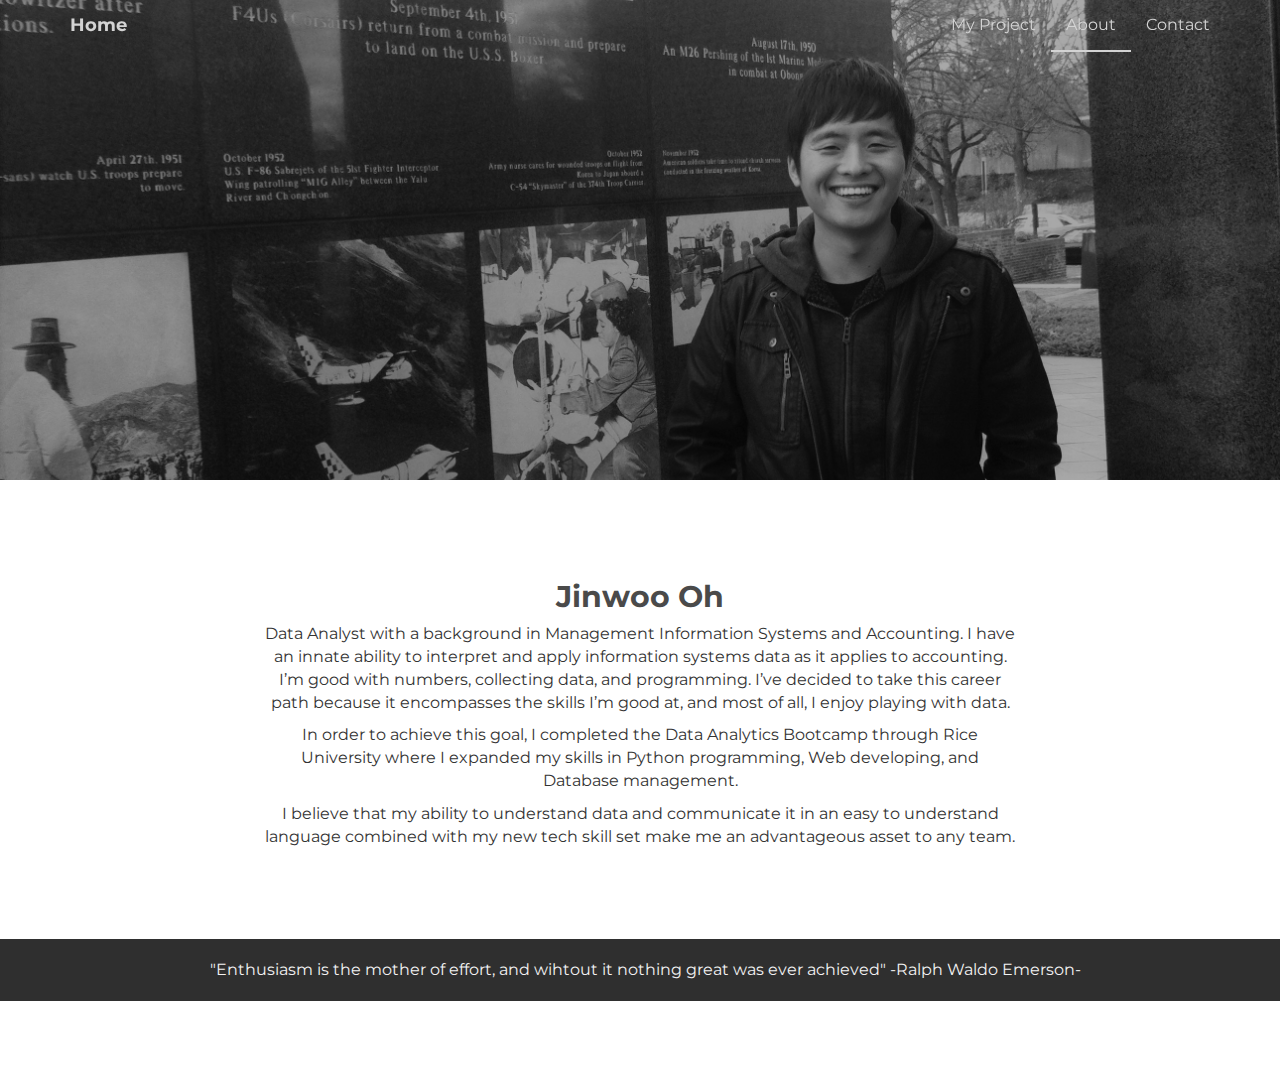
==== about.html @ cf9d24c2 "adding files" ====
<!DOCTYPE html>
<html lang="en">
  <head>
    <meta charset="utf-8">
    <meta http-equiv="X-UA-Compatible" content="IE=edge">
    <meta name="viewport" content="width=device-width, initial-scale=1">
    <meta name="description" content="">
    <meta name="author" content="">
    <link rel="shortcut icon" href="assets/ico/favicon.ico">

    <title>INSTANT - Bootstrap Theme</title>

    <!-- Bootstrap core CSS -->
    <link href="assets/css/bootstrap.css" rel="stylesheet">

    <!-- Custom styles for this template -->
    <link href="assets/css/style.css" rel="stylesheet">
    <link href="assets/css/font-awesome.min.css" rel="stylesheet">

    <!-- Just for debugging purposes. Don't actually copy this line! -->
    <!--[if lt IE 9]><script src="../../assets/js/ie8-responsive-file-warning.js"></script><![endif]-->

    <!-- HTML5 shim and Respond.js IE8 support of HTML5 elements and media queries -->
    <!--[if lt IE 9]>
      <script src="https://oss.maxcdn.com/libs/html5shiv/3.7.0/html5shiv.js"></script>
      <script src="https://oss.maxcdn.com/libs/respond.js/1.4.2/respond.min.js"></script>
    <![endif]-->
  </head>

  <body>

    <!-- Static navbar -->
    <div class="navbar navbar-default navbar-fixed-top" role="navigation">
      <div class="container">
        <div class="navbar-header">
          <button type="button" class="navbar-toggle" data-toggle="collapse" data-target=".navbar-collapse">
            <span class="sr-only">Toggle navigation</span>
            <span class="icon-bar"></span>
            <span class="icon-bar"></span>
            <span class="icon-bar"></span>
          </button>
          <a class="navbar-brand" href="index.html">Home</a>
        </div>
        <div class="navbar-collapse collapse">
          <ul class="nav navbar-nav navbar-right">
            <li><a href="index.html#works">My Project</a></li>
            <li class="active"><a href="about.html">About</a></li>
            <li><a href="index.html#works">Contact</a></li>
          </ul>
        </div><!--/.nav-collapse -->
      </div>
    </div>


	<div id="aboutwrap">
	    <div class="container">
			<div class="row">
				<div class="col-lg-6 col-lg-offset-3">
				</div>
			</div><! --/row -->
	    </div> <!-- /container -->
	</div><! --/aboutwrap -->
	
	<div class="container">
		<div class="row centered mt mb">
			<div class="col-lg-8 col-lg-offset-2">
				<h2>Jinwoo Oh</h2>
				<p>Data Analyst with a background in Management Information Systems and Accounting. I have an innate ability to interpret and apply information systems data as it applies to accounting. I’m good with numbers, collecting data, and programming. I’ve decided to take this career path because it encompasses the skills I’m good at, and most of all, I enjoy playing with data.</p>
				<p>In order to achieve this goal, I completed the Data Analytics Bootcamp through Rice University where I expanded my skills in Python programming, Web developing, and Database management.</p>
				<p>I believe that my ability to understand data and communicate it in an easy to understand language combined with my new tech skill set make me an advantageous asset to any team.</p>
			</div>

		</div><! --/row -->
	</div><! --/container -->
	

	<div id="footerwrap">
			<div class="row centered">
				<div class="fnav">
					<p>"Enthusiasm is the mother of effort, and wihtout it nothing great was ever achieved" -Ralph Waldo Emerson-</p>
				</div>
			</div>
	</div><! --/footerwrap -->

	


    <!-- Bootstrap core JavaScript
    ================================================== -->
    <!-- Placed at the end of the document so the pages load faster -->
    <script src="https://ajax.googleapis.com/ajax/libs/jquery/1.11.0/jquery.min.js"></script>
    <script src="assets/js/bootstrap.min.js"></script>
  </body>
</html>
---- assets/css/style.css ----
/*
 * Author: Carlos Alvarez
 * URL: http://Alvarez.is
 *
 * Project Name: NYC Design
 * Version: 1.0
 * Date: 04-20-2014
 * URL: 
 */


/* ==========================================================================
   Base Styles, Bootstrap Modifications & Fonts Import
   ========================================================================== */

@import url(http://fonts.googleapis.com/css?family=Montserrat:400,700);


::-moz-selection {
    background: #f2c2c9;
    color: #a4003a;
    text-shadow: none;
}

::selection {
    background: #16a085;
    color: #a4003a;
    text-shadow: none;
}

/*
 * A better looking default horizontal rule
 */

 hr {
    display: block;
    height: 1px;
    border: 0;
    border-top: 1px solid #ccc;
    margin: 1em 0;
    padding: 0;
}

.centered {
	text-align: center
}

.mt {
	margin-top: 80px;
}

.mb {
	margin-bottom: 80px;
}

/* ==========================================================================
   General styles
   ========================================================================== */


body {
    font-family: 'Montserrat', sans-serif;
    font-weight: 400;
    font-size: 16px;

    -webkit-font-smoothing: antialiased;
    -webkit-overflow-scrolling: touch;
}

h1, h2, h3, h4, h5, h6 {
	font-weight: 700;
    color: #4a4a4a;
}


.navbar-brand {
	font-weight: 700;
}

.navbar-default .navbar-brand {
	color: lightgray;
}

.navbar-default {
	background-color: transparent;
	border-color: transparent;
}

.navbar-default .navbar-nav > .active > a, .navbar-default .navbar-nav > .active > a:hover, .navbar-default .navbar-nav > .active > a:focus {
	color: lightgray;
	background-color: transparent;
	border-bottom: 2px solid lightgray
}

.navbar-default .navbar-nav > li > a {
	color: lightgray;
}

/* ==========================================================================
   Wrap Sections
   ========================================================================== */

#headerwrap {
	background: url(../img/back.jpg) no-repeat center top;
	margin-top: -70px;
	padding-top: 250px;
	text-align:center;
	background-attachment: relative;
	background-position: center center;
	min-height: 650px;
	width: 100%;
	
    -webkit-background-size: 100%;
    -moz-background-size: 100%;
    -o-background-size: 100%;
    background-size: 100%;

    -webkit-background-size: cover;
    -moz-background-size: cover;
    -o-background-size: cover;
    background-size: cover;
}

#headerwrap h1 {
	color:#ffffff;
	padding-top: 10px;
	padding-bottom: 20px;
	letter-spacing: 4px;
	font-size: 80px;
	font-weight: bold;
}

#headerwrap h4 {
	font-weight: 400;
	color: #ffffff
}

 .social {
	margin: 24px 0;
	padding: 0;
	font-size: 30px;
	text-shadow: 0px 1px 2px rgba(0, 0, 0, .8);
 }
 .social li {
	display: inline-block;
	margin: 0 15px;
	padding: 0;	
 }
 .social li a { color: #fff; }
 .social li a:hover { color: #11ABB0; }

#footerwrap {
	padding-top: 20px;
	padding-bottom: 10px;
	background-color: #2f2f2f;
}

#footerwrap p {
	color: #f2f2f2;
	margin-left: 10px;
}

#workwrap {	
	background: url(../img/work.jpg) no-repeat center top;
	margin-top: -70px;
	padding-top: 250px;
	text-align:center;
	background-attachment: relative;
	background-position: center center;
	min-height: 650px;
	width: 100%;
	
    -webkit-background-size: 100%;
    -moz-background-size: 100%;
    -o-background-size: 100%;
    background-size: 100%;

    -webkit-background-size: cover;
    -moz-background-size: cover;
    -o-background-size: cover;
    background-size: cover;
}

#workwrap h1 {
	color:#ffffff;
	padding-top: 10px;
	padding-bottom: 20px;
	letter-spacing: 4px;
	font-size: 80px;
	font-weight: bold;
}

#workwrap h4 {
	font-weight: 400;
	color: #ffffff
}

#aboutwrap {	
	background: url(../img/about.jpg) no-repeat center top;
	margin-top: -70px;
	padding-top: 250px;
	text-align:center;
	background-attachment: relative;
	background-position: center center;
	height: 550px;
	width: 100%;
	
    -webkit-background-size: 100%;
    -moz-background-size: 100%;
    -o-background-size: 100%;
    background-size: 100%;

    -webkit-background-size: cover;
    -moz-background-size: cover;
    -o-background-size: cover;
    background-size: cover;
}




/* Gallery */
.gallery {
	margin-top: 30px;
}

.gallery img:hover {
	opacity: 0.4;
}
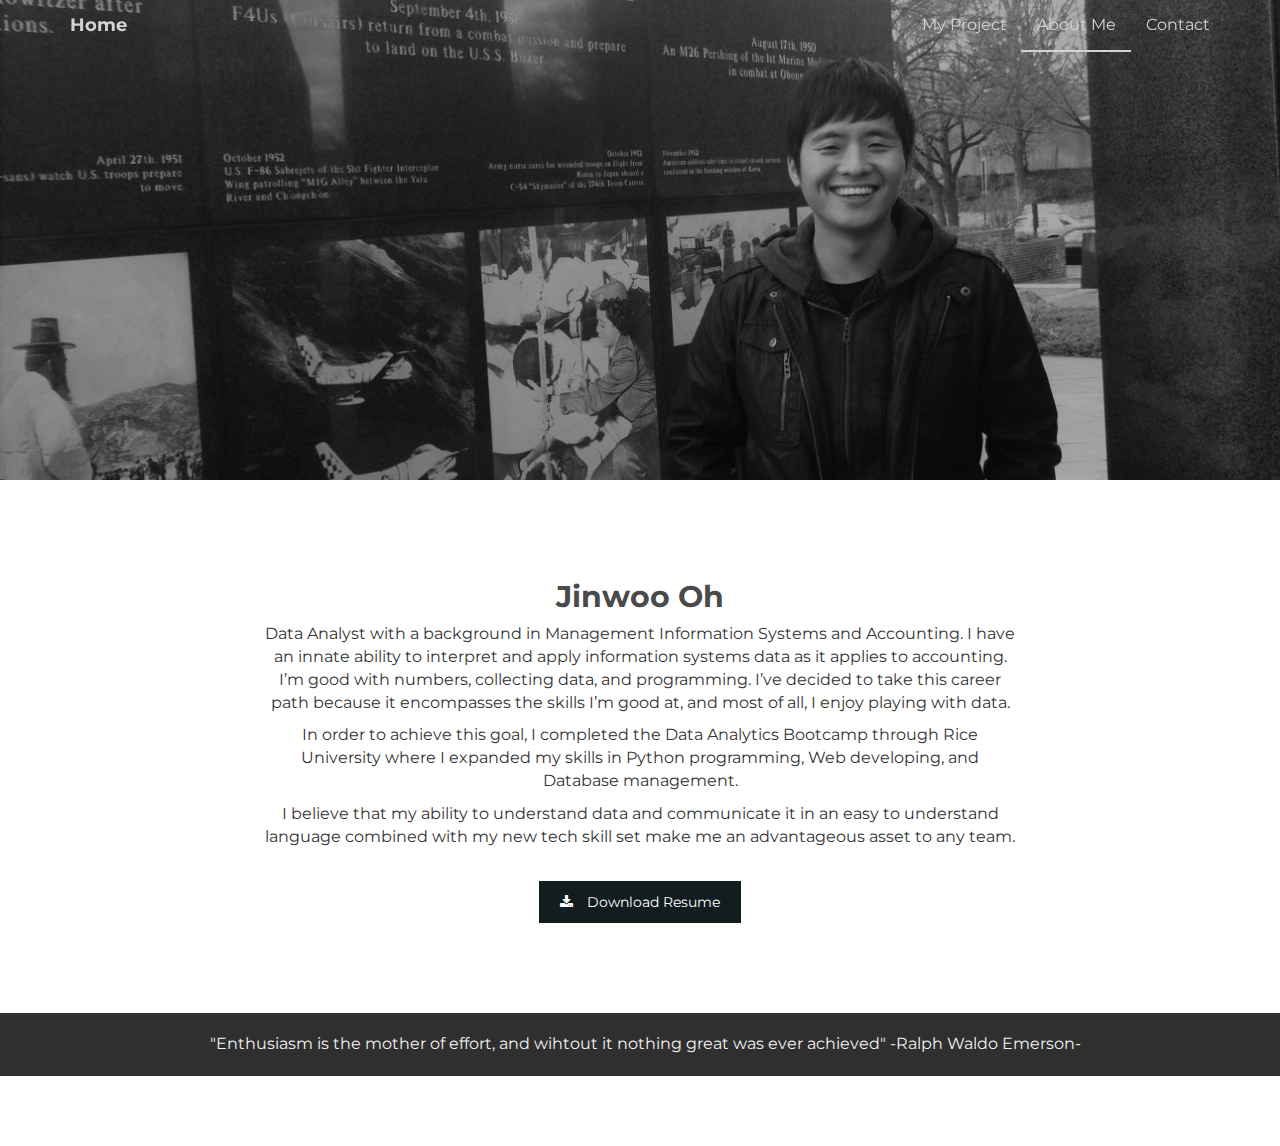
==== commit 4945732c: "adding more projects" ====
--- a/about.html
+++ b/about.html
@@ -8,7 +8,7 @@
     <meta name="author" content="">
     <link rel="shortcut icon" href="assets/ico/favicon.ico">
 
-    <title>INSTANT - Bootstrap Theme</title>
+    <title>My Portpolio</title>
 
     <!-- Bootstrap core CSS -->
     <link href="assets/css/bootstrap.css" rel="stylesheet">
@@ -17,14 +17,6 @@
     <link href="assets/css/style.css" rel="stylesheet">
     <link href="assets/css/font-awesome.min.css" rel="stylesheet">
 
-    <!-- Just for debugging purposes. Don't actually copy this line! -->
-    <!--[if lt IE 9]><script src="../../assets/js/ie8-responsive-file-warning.js"></script><![endif]-->
-
-    <!-- HTML5 shim and Respond.js IE8 support of HTML5 elements and media queries -->
-    <!--[if lt IE 9]>
-      <script src="https://oss.maxcdn.com/libs/html5shiv/3.7.0/html5shiv.js"></script>
-      <script src="https://oss.maxcdn.com/libs/respond.js/1.4.2/respond.min.js"></script>
-    <![endif]-->
   </head>
 
   <body>
@@ -44,8 +36,8 @@
         <div class="navbar-collapse collapse">
           <ul class="nav navbar-nav navbar-right">
             <li><a href="index.html#works">My Project</a></li>
-            <li class="active"><a href="about.html">About</a></li>
-            <li><a href="index.html#works">Contact</a></li>
+            <li class="active"><a href="about.html">About Me</a></li>
+            <li><a href="contact.html">Contact</a></li>
           </ul>
         </div><!--/.nav-collapse -->
       </div>
@@ -67,9 +59,10 @@
 				<h2>Jinwoo Oh</h2>
 				<p>Data Analyst with a background in Management Information Systems and Accounting. I have an innate ability to interpret and apply information systems data as it applies to accounting. I’m good with numbers, collecting data, and programming. I’ve decided to take this career path because it encompasses the skills I’m good at, and most of all, I enjoy playing with data.</p>
 				<p>In order to achieve this goal, I completed the Data Analytics Bootcamp through Rice University where I expanded my skills in Python programming, Web developing, and Database management.</p>
-				<p>I believe that my ability to understand data and communicate it in an easy to understand language combined with my new tech skill set make me an advantageous asset to any team.</p>
-			</div>
-
+        <p>I believe that my ability to understand data and communicate it in an easy to understand language combined with my new tech skill set make me an advantageous asset to any team.</p>
+        <br>
+        <p class="text-center"><a class="btn btn-primary" href="assets/mail/Resume.docx"><i class="fa fa-download"></i> Download Resume</a></p>
+      </div>
 		</div><! --/row -->
 	</div><! --/container -->
 	
--- a/assets/css/style.css
+++ b/assets/css/style.css
@@ -147,7 +147,21 @@
 	padding: 0;	
  }
  .social li a { color: #fff; }
- .social li a:hover { color: #11ABB0; }
+ .social li a:hover { color: grey; }
+
+ .social2 {
+	margin: 24px 0;
+	padding: 0;
+	font-size: 30px;
+	text-shadow: 0px 1px 2px rgba(0, 0, 0, .8);
+ }
+ .social2 li {
+	display: inline-block;
+	margin: 0 15px;
+	padding: 0;	
+ }
+ .social2 li a { color: black }
+ .social2 li a:hover { color: white; }
 
 #footerwrap {
 	padding-top: 20px;
@@ -216,7 +230,16 @@
     background-size: cover;
 }
 
-
+#contactwrap {	
+	background: url(../img/contact-me.png) no-repeat center top;
+	margin-top: -70px;
+	padding-top: 350px;
+	text-align:center;
+	background-attachment: relative;
+	background-position: center center;
+	height: 550px;
+	width: 100%;
+}
 
 
 /* Gallery */
@@ -226,4 +249,25 @@
 
 .gallery img:hover {
 	opacity: 0.4;
+}
+
+#contact .text-danger {
+	color: #E87E04;
+	text-align: left;
+}
+
+.btn-primary {
+	color: #fff;
+	background-color: #121d1f;
+	padding: 10px 20px;
+	border-color: #121d1f;
+	border-radius: 0;
+}
+.btn-primary:hover, .btn-primary:focus, .btn-primary.focus, .btn-primary:active, .btn-primary.active {
+	color: black;
+	background-color: whitesmoke;
+	border-color: whitesmoke;
+}
+.btn-primary i.fa {
+	margin-right: 10px;
 }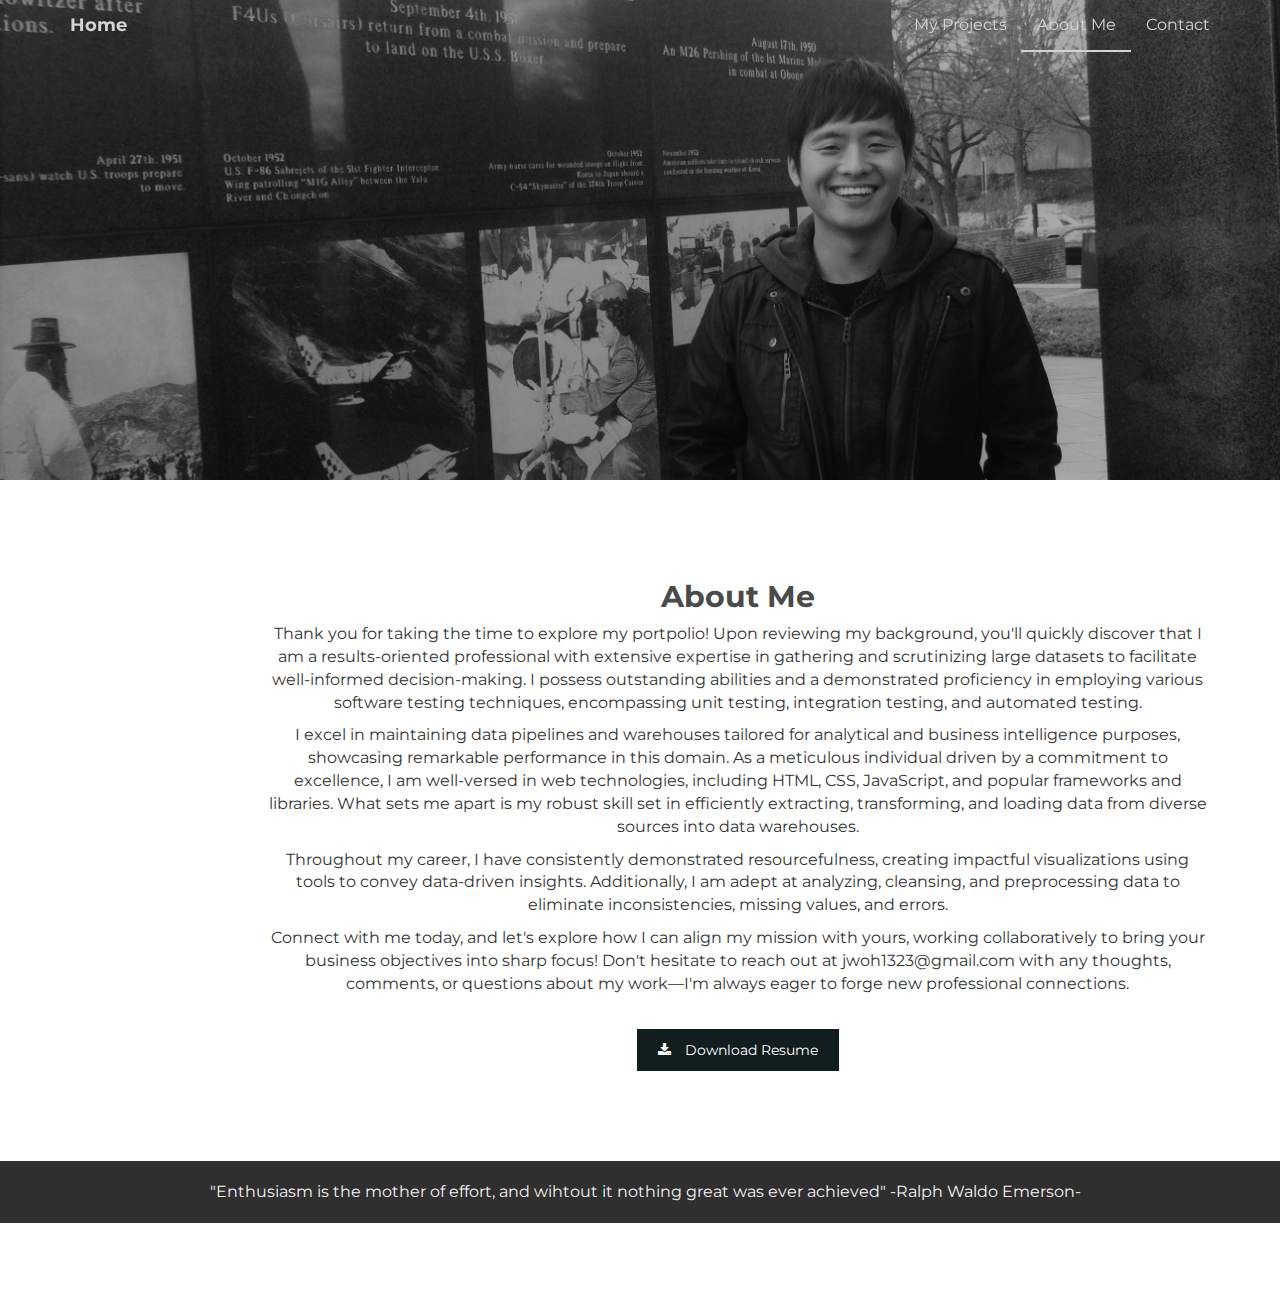
==== commit 79f3ee37: "update my portfolio" ====
--- a/about.html
+++ b/about.html
@@ -35,7 +35,7 @@
         </div>
         <div class="navbar-collapse collapse">
           <ul class="nav navbar-nav navbar-right">
-            <li><a href="index.html#works">My Project</a></li>
+            <li><a href="index.html#works">My Projects</a></li>
             <li class="active"><a href="about.html">About Me</a></li>
             <li><a href="contact.html">Contact</a></li>
           </ul>
@@ -55,11 +55,12 @@
 	
 	<div class="container">
 		<div class="row centered mt mb">
-			<div class="col-lg-8 col-lg-offset-2">
-				<h2>Jinwoo Oh</h2>
-				<p>Data Analyst with a background in Management Information Systems and Accounting. I have an innate ability to interpret and apply information systems data as it applies to accounting. I’m good with numbers, collecting data, and programming. I’ve decided to take this career path because it encompasses the skills I’m good at, and most of all, I enjoy playing with data.</p>
-				<p>In order to achieve this goal, I completed the Data Analytics Bootcamp through Rice University where I expanded my skills in Python programming, Web developing, and Database management.</p>
-        <p>I believe that my ability to understand data and communicate it in an easy to understand language combined with my new tech skill set make me an advantageous asset to any team.</p>
+			<div class="col-lg-10 col-lg-offset-2">
+				<h2>About Me</h2>
+				<p>Thank you for taking the time to explore my portpolio! Upon reviewing my background, you'll quickly discover that I am a results-oriented professional with extensive expertise in gathering and scrutinizing large datasets to facilitate well-informed decision-making. I possess outstanding abilities and a demonstrated proficiency in employing various software testing techniques, encompassing unit testing, integration testing, and automated testing.</p>
+				<p>I excel in maintaining data pipelines and warehouses tailored for analytical and business intelligence purposes, showcasing remarkable performance in this domain. As a meticulous individual driven by a commitment to excellence, I am well-versed in web technologies, including HTML, CSS, JavaScript, and popular frameworks and libraries. What sets me apart is my robust skill set in efficiently extracting, transforming, and loading data from diverse sources into data warehouses.</p>
+        <p>Throughout my career, I have consistently demonstrated resourcefulness, creating impactful visualizations using tools to convey data-driven insights. Additionally, I am adept at analyzing, cleansing, and preprocessing data to eliminate inconsistencies, missing values, and errors. </p>
+        <p>Connect with me today, and let's explore how I can align my mission with yours, working collaboratively to bring your business objectives into sharp focus! Don't hesitate to reach out at jwoh1323@gmail.com with any thoughts, comments, or questions about my work—I'm always eager to forge new professional connections.</p>
         <br>
         <p class="text-center"><a class="btn btn-primary" href="assets/mail/Resume.docx"><i class="fa fa-download"></i> Download Resume</a></p>
       </div>
--- a/assets/css/style.css
+++ b/assets/css/style.css
@@ -107,7 +107,7 @@
 	text-align:center;
 	background-attachment: relative;
 	background-position: center center;
-	min-height: 650px;
+	min-height: 600px;
 	width: 100%;
 	
     -webkit-background-size: 100%;
@@ -232,12 +232,12 @@
 
 #contactwrap {	
 	background: url(../img/contact-me.png) no-repeat center top;
-	margin-top: -70px;
+	margin-top: -40px;
 	padding-top: 350px;
 	text-align:center;
 	background-attachment: relative;
 	background-position: center center;
-	height: 550px;
+	height: 650px;
 	width: 100%;
 }
 
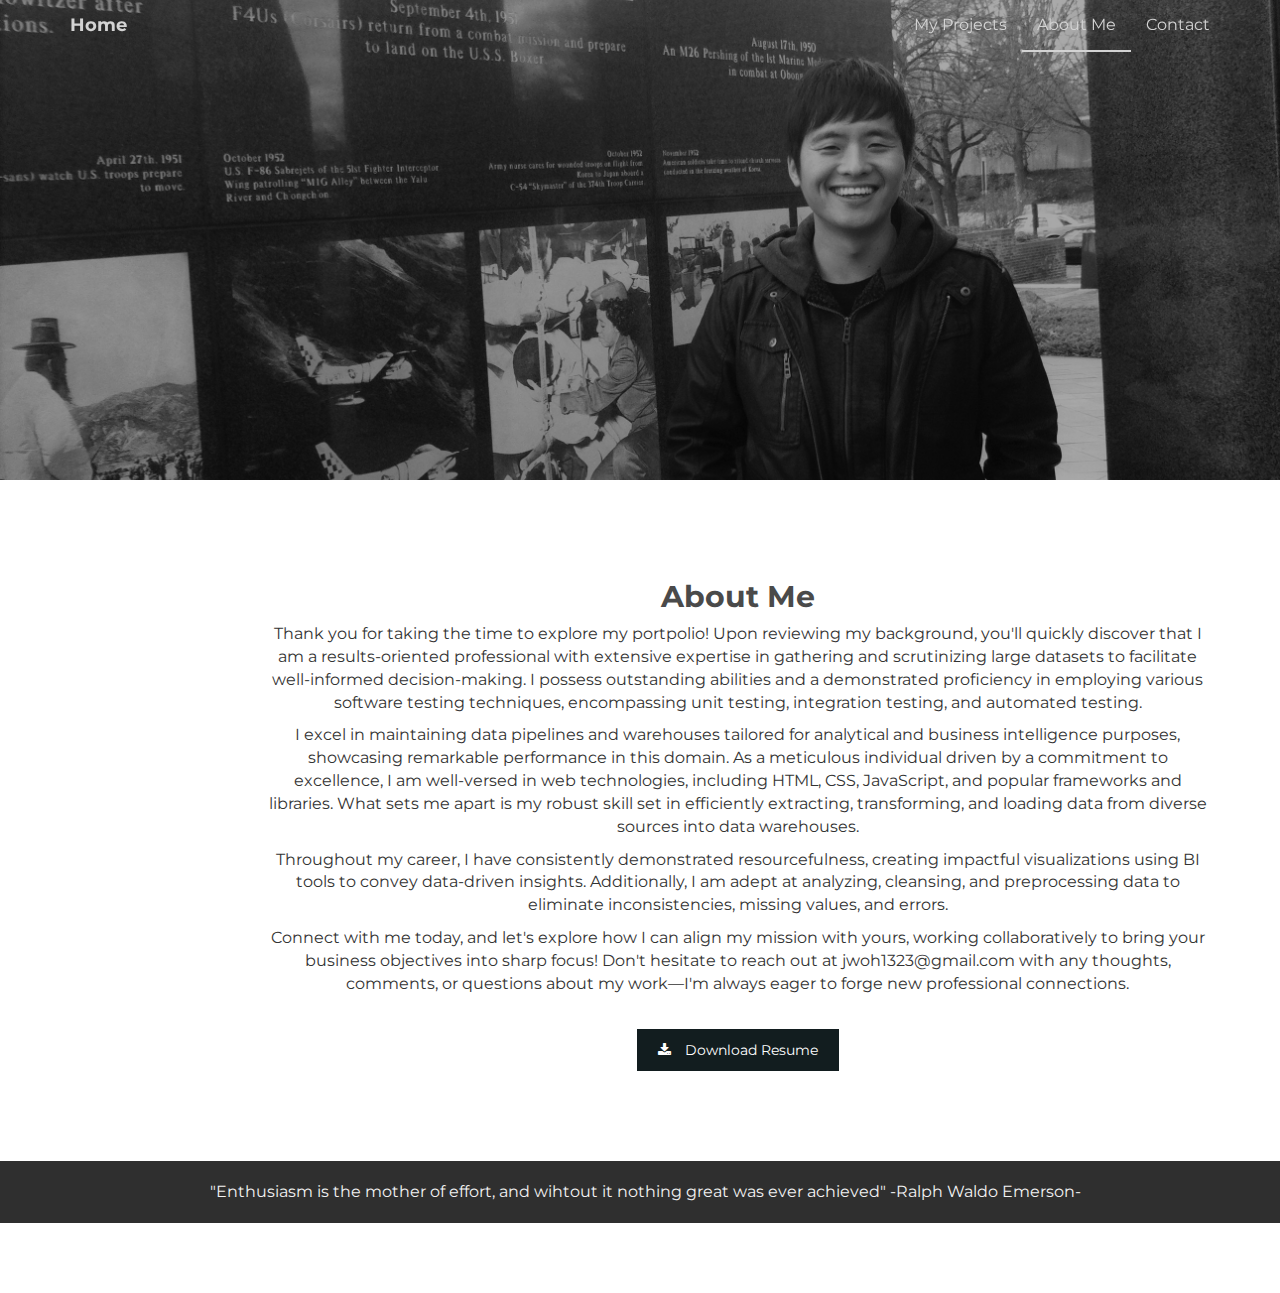
==== commit ccddbfc1: "second update" ====
--- a/about.html
+++ b/about.html
@@ -59,7 +59,7 @@
 				<h2>About Me</h2>
 				<p>Thank you for taking the time to explore my portpolio! Upon reviewing my background, you'll quickly discover that I am a results-oriented professional with extensive expertise in gathering and scrutinizing large datasets to facilitate well-informed decision-making. I possess outstanding abilities and a demonstrated proficiency in employing various software testing techniques, encompassing unit testing, integration testing, and automated testing.</p>
 				<p>I excel in maintaining data pipelines and warehouses tailored for analytical and business intelligence purposes, showcasing remarkable performance in this domain. As a meticulous individual driven by a commitment to excellence, I am well-versed in web technologies, including HTML, CSS, JavaScript, and popular frameworks and libraries. What sets me apart is my robust skill set in efficiently extracting, transforming, and loading data from diverse sources into data warehouses.</p>
-        <p>Throughout my career, I have consistently demonstrated resourcefulness, creating impactful visualizations using tools to convey data-driven insights. Additionally, I am adept at analyzing, cleansing, and preprocessing data to eliminate inconsistencies, missing values, and errors. </p>
+        <p>Throughout my career, I have consistently demonstrated resourcefulness, creating impactful visualizations using BI tools to convey data-driven insights. Additionally, I am adept at analyzing, cleansing, and preprocessing data to eliminate inconsistencies, missing values, and errors. </p>
         <p>Connect with me today, and let's explore how I can align my mission with yours, working collaboratively to bring your business objectives into sharp focus! Don't hesitate to reach out at jwoh1323@gmail.com with any thoughts, comments, or questions about my work—I'm always eager to forge new professional connections.</p>
         <br>
         <p class="text-center"><a class="btn btn-primary" href="assets/mail/Resume.docx"><i class="fa fa-download"></i> Download Resume</a></p>
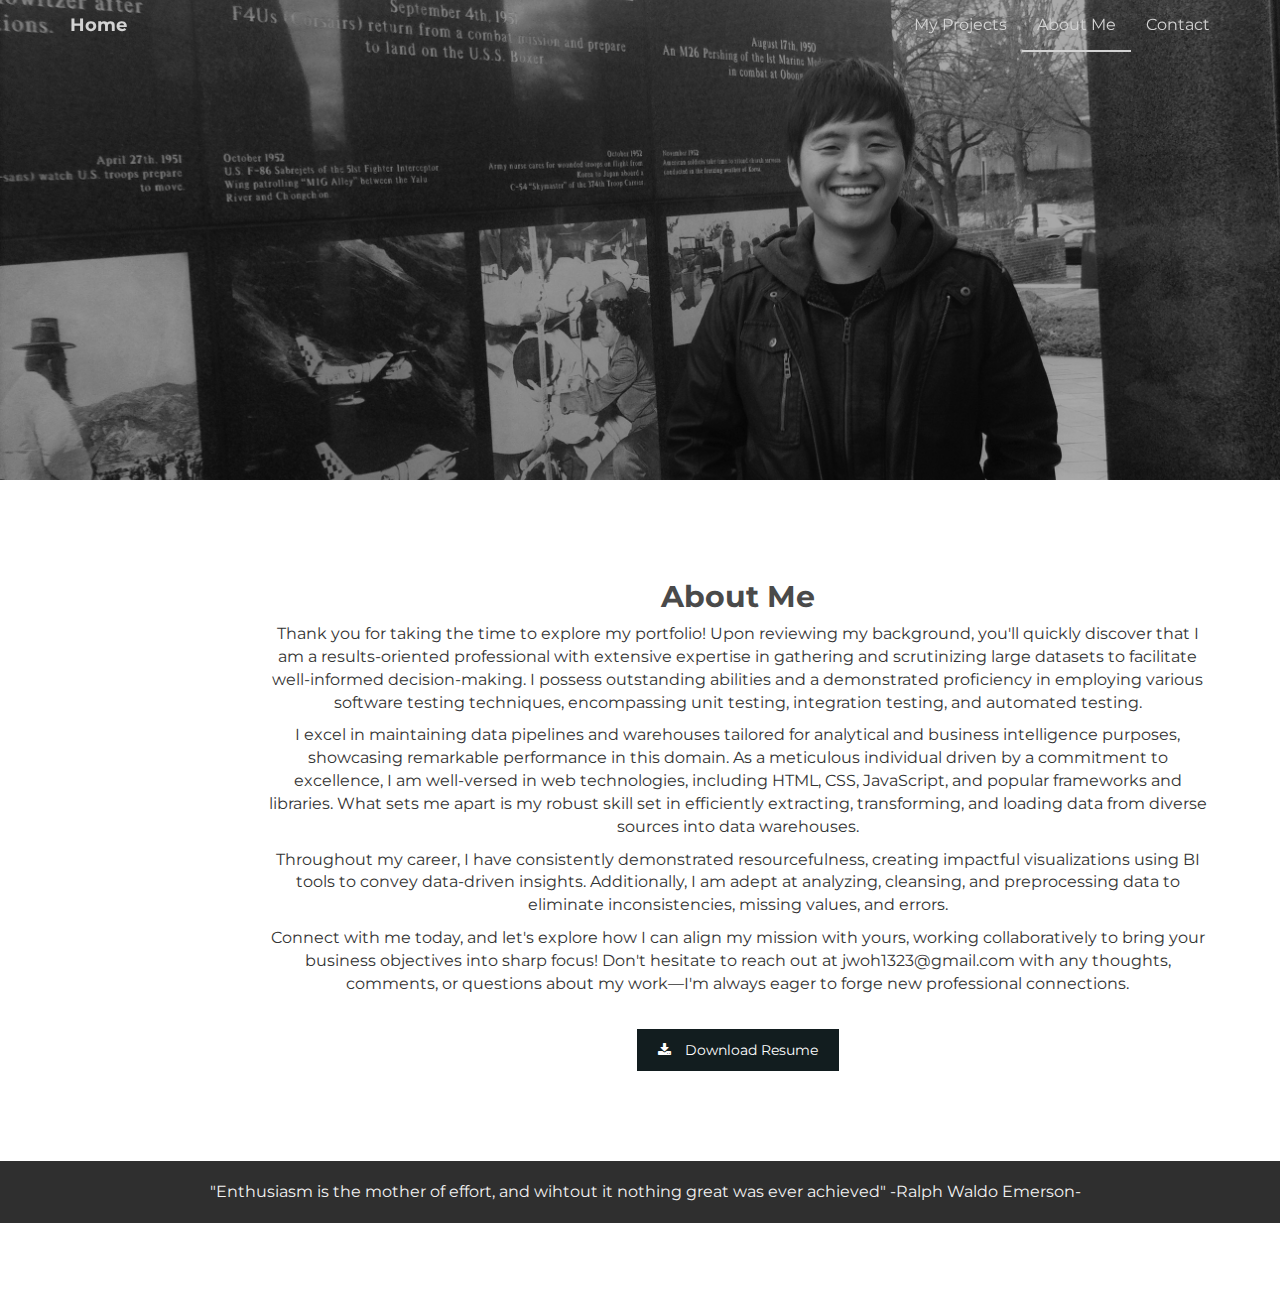
==== commit c572891d: "Update about.html" ====
--- a/about.html
+++ b/about.html
@@ -57,7 +57,7 @@
 		<div class="row centered mt mb">
 			<div class="col-lg-10 col-lg-offset-2">
 				<h2>About Me</h2>
-				<p>Thank you for taking the time to explore my portpolio! Upon reviewing my background, you'll quickly discover that I am a results-oriented professional with extensive expertise in gathering and scrutinizing large datasets to facilitate well-informed decision-making. I possess outstanding abilities and a demonstrated proficiency in employing various software testing techniques, encompassing unit testing, integration testing, and automated testing.</p>
+				<p>Thank you for taking the time to explore my portfolio! Upon reviewing my background, you'll quickly discover that I am a results-oriented professional with extensive expertise in gathering and scrutinizing large datasets to facilitate well-informed decision-making. I possess outstanding abilities and a demonstrated proficiency in employing various software testing techniques, encompassing unit testing, integration testing, and automated testing.</p>
 				<p>I excel in maintaining data pipelines and warehouses tailored for analytical and business intelligence purposes, showcasing remarkable performance in this domain. As a meticulous individual driven by a commitment to excellence, I am well-versed in web technologies, including HTML, CSS, JavaScript, and popular frameworks and libraries. What sets me apart is my robust skill set in efficiently extracting, transforming, and loading data from diverse sources into data warehouses.</p>
         <p>Throughout my career, I have consistently demonstrated resourcefulness, creating impactful visualizations using BI tools to convey data-driven insights. Additionally, I am adept at analyzing, cleansing, and preprocessing data to eliminate inconsistencies, missing values, and errors. </p>
         <p>Connect with me today, and let's explore how I can align my mission with yours, working collaboratively to bring your business objectives into sharp focus! Don't hesitate to reach out at jwoh1323@gmail.com with any thoughts, comments, or questions about my work—I'm always eager to forge new professional connections.</p>
